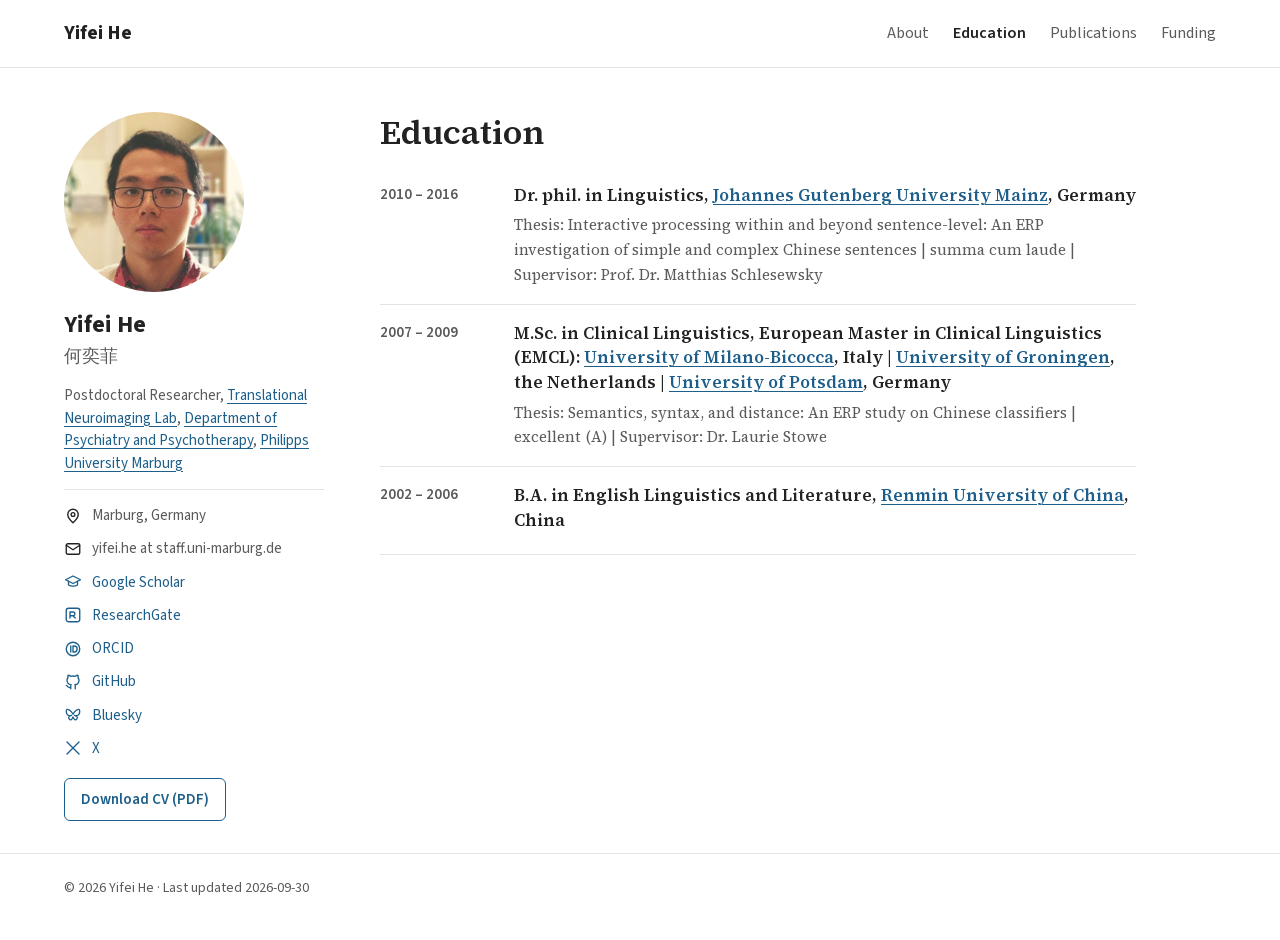
==== education.html @ c4ce2852 "Publish 8dbfa3f" ====
<!doctype html>
<html lang="en">
<head>
<meta charset="utf-8">
<meta name="viewport" content="width=device-width, initial-scale=1">
<title>Education · Yifei He</title>
<meta name="description" content="Yifei He is a postdoctoral researcher at the Translational Neuroimaging Lab, Philipps University Marburg, studying language, gesture, action perception and predictive coding with EEG, fMRI and computational modelling.">
<meta property="og:title" content="Yifei He · Education">
<meta property="og:description" content="Yifei He is a postdoctoral researcher at the Translational Neuroimaging Lab, Philipps University Marburg, studying language, gesture, action perception and predictive coding with EEG, fMRI and computational modelling.">
<meta property="og:type" content="website">
<link rel="stylesheet" href="fonts.css">
<link rel="stylesheet" href="style.css">
<link rel="icon" href="data:,">
</head>
<body>
<a class="skip" href="#main">Skip to content</a>
<header class="topbar">
  <a class="brand" href="index.html">Yifei He</a>
  <nav aria-label="Main">
    <a href="index.html">About</a><a href="education.html" aria-current="page">Education</a><a href="publications.html">Publications</a><a href="funding.html">Funding</a>
  </nav>
</header>
<div class="layout">
  <aside class="profile" aria-label="Profile">
    <img class="photo" src="profile.jpg" alt="Portrait of Yifei He" width="180" height="180">
    <div class="who">
      <p class="name">Yifei He</p>
      <p class="name-zh" lang="zh-Hans">何奕菲</p>
    </div>
    <p class="role">Postdoctoral Researcher, <a href="https://tnm-lab.com/">Translational Neuroimaging Lab</a>, <a href="https://www.ukgm.de/ugm_2/deu/umr_psy/index.html">Department of Psychiatry and Psychotherapy</a>, <a href="https://www.uni-marburg.de/">Philipps University Marburg</a></p>
    <ul class="contact">
      <li><svg fill="none" stroke="currentColor" stroke-width="1.8" stroke-linecap="round" stroke-linejoin="round" aria-hidden="true" viewBox="0 0 24 24"><path d="M12 21s-7-6.2-7-11a7 7 0 0 1 14 0c0 4.8-7 11-7 11z"/><circle cx="12" cy="10" r="2.5"/></svg><span>Marburg, Germany</span></li>
      <li><svg fill="none" stroke="currentColor" stroke-width="1.8" stroke-linecap="round" stroke-linejoin="round" aria-hidden="true" viewBox="0 0 24 24"><rect x="3" y="5" width="18" height="14" rx="2"/><path d="M3 7l9 6 9-6"/></svg><span>yifei.he at staff.uni-marburg.de</span></li>
      <li><a href="https://scholar.google.com/citations?user=Pk7NVdcAAAAJ" rel="me noopener"><svg fill="none" stroke="currentColor" stroke-width="1.8" stroke-linecap="round" stroke-linejoin="round" aria-hidden="true" viewBox="0 0 24 24"><path d="M2 9l10-5 10 5-10 5z"/><path d="M6 11v5c3 2 9 2 12 0v-5"/></svg><span>Google Scholar</span></a></li>
      <li><a href="https://www.researchgate.net/profile/Yifei_He2" rel="me noopener"><svg fill="none" stroke="currentColor" stroke-width="1.8" stroke-linecap="round" stroke-linejoin="round" aria-hidden="true" viewBox="0 0 24 24"><rect x="3" y="3" width="18" height="18" rx="3"/><path d="M8 16V8h4a2.5 2.5 0 0 1 0 5H8m4 0l3 3"/></svg><span>ResearchGate</span></a></li>
      <li><a href="https://orcid.org/0000-0002-2826-4230" rel="me noopener"><svg fill="none" stroke="currentColor" stroke-width="1.8" stroke-linecap="round" stroke-linejoin="round" aria-hidden="true" viewBox="0 0 24 24"><circle cx="12" cy="12" r="9"/><path d="M9 8v8M12 8h1.5a4 4 0 0 1 0 8H12z"/></svg><span>ORCID</span></a></li>
      <li><a href="https://github.com/heyifei1984" rel="me noopener"><svg fill="none" stroke="currentColor" stroke-width="1.8" stroke-linecap="round" stroke-linejoin="round" aria-hidden="true" viewBox="0 0 24 24"><path d="M9 19c-4 1.5-4-2-6-2.5M15 21v-3.5c0-1 .1-1.4-.5-2 2.8-.3 5.5-1.4 5.5-6a4.6 4.6 0 0 0-1.3-3.2 4.2 4.2 0 0 0-.1-3.2s-1.1-.3-3.5 1.3a12 12 0 0 0-6.2 0C6.5 2.8 5.4 3.1 5.4 3.1a4.2 4.2 0 0 0-.1 3.2A4.6 4.6 0 0 0 4 9.5c0 4.6 2.7 5.7 5.5 6-.6.6-.6 1.2-.5 2V21"/></svg><span>GitHub</span></a></li>
      <li><a href="https://bsky.app/profile/yifeihe.bsky.social" rel="me noopener"><svg fill="none" stroke="currentColor" stroke-width="1.8" stroke-linecap="round" stroke-linejoin="round" aria-hidden="true" viewBox="0 0 24 24"><path d="M12 11C10 7 6 4 4 4.5 2.5 5 3 9 4 11s4 2 6 1.5C7 13 5 15 7 17.5s4 0 5-3c1 3 3 5.5 5 3s0-4.5-3-5c2 .5 5 .5 6-1.5s1.5-6 0-6.5C18 4 14 7 12 11z"/></svg><span>Bluesky</span></a></li>
      <li><a href="https://x.com/Yifei_He_CogNeu" rel="me noopener"><svg fill="none" stroke="currentColor" stroke-width="1.8" stroke-linecap="round" stroke-linejoin="round" aria-hidden="true" viewBox="0 0 24 24"><path d="M4 4l16 16M20 4L4 20"/></svg><span>X</span></a></li>
      
    </ul>
    <a class="cv-button" href="Yifei_He_CV.pdf">Download CV (PDF)</a>
  </aside>
  <main id="main">

<h1>Education</h1>
<section class="grants">
  
  <div class="grant">
    <p class="period">2010 – 2016</p>
    <div>
      <p class="grant-title"><strong>Dr. phil. in Linguistics, <a href="https://www.uni-mainz.de/">Johannes Gutenberg University Mainz</a>, Germany</strong></p>
      <p class="grant-detail">Thesis: Interactive processing within and beyond sentence-level: An ERP investigation of simple and complex Chinese sentences | summa cum laude | Supervisor: Prof. Dr. Matthias Schlesewsky</p>
    </div>
  </div>
  
  <div class="grant">
    <p class="period">2007 – 2009</p>
    <div>
      <p class="grant-title"><strong>M.Sc. in Clinical Linguistics, European Master in Clinical Linguistics (EMCL): <a href="https://www.unimib.it/">University of Milano-Bicocca</a>, Italy | <a href="https://www.rug.nl/">University of Groningen</a>, the Netherlands | <a href="https://www.uni-potsdam.de/">University of Potsdam</a>, Germany</strong></p>
      <p class="grant-detail">Thesis: Semantics, syntax, and distance: An ERP study on Chinese classifiers | excellent (A) | Supervisor: Dr. Laurie Stowe</p>
    </div>
  </div>
  
  <div class="grant">
    <p class="period">2002 – 2006</p>
    <div>
      <p class="grant-title"><strong>B.A. in English Linguistics and Literature, <a href="https://en.ruc.edu.cn/">Renmin University of China</a>, China</strong></p>
      
    </div>
  </div>
  
</section>

  </main>
</div>
<footer class="foot">
  <p>© 2026 Yifei He · Last updated 2026-09-30</p>
</footer>
</body>
</html>
---- fonts.css ----
/* Source Sans 3 and Source Serif 4, SIL Open Font License 1.1 (see fonts/OFL.txt). Variable fonts: one file covers the weight range. */
@font-face{font-family:'Source Sans 3';font-style:normal;font-weight:400 700;font-display:swap;src:url('fonts/SourceSans3-latin.woff2') format('woff2');unicode-range:U+0000-00FF, U+0131, U+0152-0153, U+02BB-02BC, U+02C6, U+02DA, U+02DC, U+0304, U+0308, U+0329, U+2000-206F, U+20AC, U+2122, U+2191, U+2193, U+2212, U+2215, U+FEFF, U+FFFD;}
@font-face{font-family:'Source Sans 3';font-style:normal;font-weight:400 700;font-display:swap;src:url('fonts/SourceSans3-latin-ext.woff2') format('woff2');unicode-range:U+0100-02BA, U+02BD-02C5, U+02C7-02CC, U+02CE-02D7, U+02DD-02FF, U+0304, U+0308, U+0329, U+1D00-1DBF, U+1E00-1E9F, U+1EF2-1EFF, U+2020, U+20A0-20AB, U+20AD-20C0, U+2113, U+2C60-2C7F, U+A720-A7FF;}
@font-face{font-family:'Source Serif 4';font-style:italic;font-weight:400;font-display:swap;src:url('fonts/SourceSerif4-italic-latin.woff2') format('woff2');unicode-range:U+0000-00FF, U+0131, U+0152-0153, U+02BB-02BC, U+02C6, U+02DA, U+02DC, U+0304, U+0308, U+0329, U+2000-206F, U+20AC, U+2122, U+2191, U+2193, U+2212, U+2215, U+FEFF, U+FFFD;}
@font-face{font-family:'Source Serif 4';font-style:italic;font-weight:400;font-display:swap;src:url('fonts/SourceSerif4-italic-latin-ext.woff2') format('woff2');unicode-range:U+0100-02BA, U+02BD-02C5, U+02C7-02CC, U+02CE-02D7, U+02DD-02FF, U+0304, U+0308, U+0329, U+1D00-1DBF, U+1E00-1E9F, U+1EF2-1EFF, U+2020, U+20A0-20AB, U+20AD-20C0, U+2113, U+2C60-2C7F, U+A720-A7FF;}
@font-face{font-family:'Source Serif 4';font-style:normal;font-weight:400 600;font-display:swap;src:url('fonts/SourceSerif4-latin.woff2') format('woff2');unicode-range:U+0000-00FF, U+0131, U+0152-0153, U+02BB-02BC, U+02C6, U+02DA, U+02DC, U+0304, U+0308, U+0329, U+2000-206F, U+20AC, U+2122, U+2191, U+2193, U+2212, U+2215, U+FEFF, U+FFFD;}
@font-face{font-family:'Source Serif 4';font-style:normal;font-weight:400 600;font-display:swap;src:url('fonts/SourceSerif4-latin-ext.woff2') format('woff2');unicode-range:U+0100-02BA, U+02BD-02C5, U+02C7-02CC, U+02CE-02D7, U+02DD-02FF, U+0304, U+0308, U+0329, U+1D00-1DBF, U+1E00-1E9F, U+1EF2-1EFF, U+2020, U+20A0-20AB, U+20AD-20C0, U+2113, U+2C60-2C7F, U+A720-A7FF;}
---- style.css ----
/* Layout "B": fixed profile sidebar + serif reading column. */
:root {
  --ink: #222222;
  --muted: #5a5a5a;
  --rule: #e4e4e4;
  --accent: #1d5f8a;
  --accent-hover: #123f5c;
  --bg: #ffffff;
  --sans: "Source Sans 3", "Helvetica Neue", Helvetica, sans-serif;
  --serif: "Source Serif 4", Georgia, "Times New Roman", serif;
}
@media (prefers-color-scheme: dark) {
  :root { --ink: #e6e4df; --muted: #a8a5a0; --rule: #34363a; --accent: #7fb6dd; --accent-hover: #a9d0ec; --bg: #16181b; }
}
* { box-sizing: border-box; }
html { -webkit-text-size-adjust: 100%; }
body { margin: 0; background: var(--bg); color: var(--ink); font-family: var(--sans); font-size: 16px; line-height: 1.55; }
a { color: var(--accent); text-decoration: none; }
a:hover, a:focus-visible { color: var(--accent-hover); text-decoration: underline; }
:focus-visible { outline: 2px solid var(--accent); outline-offset: 2px; }
main p a, .role a { text-decoration: underline; text-decoration-thickness: 1px; text-underline-offset: 3px; }
.skip { position: absolute; left: -999px; top: 0; background: var(--bg); padding: 8px 12px; }
.skip:focus { left: 8px; }

.topbar { display: flex; justify-content: space-between; align-items: center; gap: 16px; flex-wrap: wrap;
  padding: 18px clamp(16px, 5vw, 64px); border-bottom: 1px solid var(--rule); }
.brand { font-size: 20px; font-weight: 700; color: var(--ink); }
.topbar nav { display: flex; gap: 24px; }
.topbar nav a { color: var(--muted); font-size: 16px; }
.topbar nav a[aria-current="page"] { color: var(--ink); font-weight: 600; }

.layout { display: flex; gap: 56px; max-width: 1200px; padding: 44px clamp(16px, 5vw, 64px) 32px; }
.profile { width: 260px; flex-shrink: 0; display: flex; flex-direction: column; gap: 14px; align-self: flex-start; position: sticky; top: 24px; }
.photo { width: 180px; height: 180px; object-fit: cover; border-radius: 50%; }
.profile p { margin: 0; }
.name { font-size: 24px; font-weight: 700; }
.name-zh { font-size: 18px; color: var(--muted); }
.role { font-size: 15px; color: var(--muted); line-height: 1.5; padding-bottom: 14px; border-bottom: 1px solid var(--rule); }
.contact { list-style: none; margin: 0; padding: 0; display: flex; flex-direction: column; gap: 10px; font-size: 15px; }
.contact li, .contact a { display: flex; gap: 10px; align-items: center; }
.contact li > span { color: var(--muted); }
.contact svg { width: 18px; height: 18px; flex-shrink: 0; }

.cv-button { align-self: flex-start; margin-top: 4px; padding: 9px 16px; border: 1px solid var(--accent); border-radius: 6px; font-size: 15px; font-weight: 600; }
.cv-button:hover { text-decoration: none; background: var(--accent); color: var(--bg); }
main { flex: 1; min-width: 0; font-family: var(--serif); font-size: 18px; line-height: 1.65; }
main h1 { font-size: 34px; font-weight: 600; margin: 0 0 14px; line-height: 1.2; }
main h2 { font-size: 24px; font-weight: 600; margin: 36px 0 14px; padding-bottom: 6px; border-bottom: 1px solid var(--rule); }
main p { margin: 0 0 14px; }
.topics { margin: 0; padding-left: 22px; }
.pub { font-size: 16px; line-height: 1.55; margin: 0 0 14px; }
.numbered .pub { padding-left: 2.2em; text-indent: -2.2em; }
.num { display: inline-block; width: 1.8em; margin-right: 0.4em; text-align: right; text-indent: 0; color: var(--muted); }
.doi { font-family: var(--sans); font-size: 14px; white-space: nowrap; }
.note { font-size: 15px; color: var(--muted); }
.more { font-family: var(--sans); font-size: 16px; }

.grant { display: flex; gap: 24px; padding: 16px 0; border-bottom: 1px solid var(--rule); }
.period { flex: 0 0 110px; margin: 0; font-family: var(--sans); font-size: 15px; font-weight: 600; color: var(--muted); }
.grant-title { margin: 0 0 6px; font-weight: 600; font-size: 17px; line-height: 1.45; }
.grant-title strong { font-weight: 600; }
.grant-detail { margin: 0; font-size: 15px; color: var(--muted); }

.foot { padding: 24px clamp(16px, 5vw, 64px) 40px; font-size: 14px; color: var(--muted); border-top: 1px solid var(--rule); }
.foot p { margin: 0; }

@media (max-width: 820px) {
  .layout { flex-direction: column; gap: 28px; padding-top: 28px; }
  .profile { width: auto; position: static; display: grid; grid-template-columns: 110px minmax(0, 1fr); column-gap: 18px; row-gap: 8px; }
  .photo { width: 110px; height: 110px; grid-row: span 2; }
  .who { align-self: end; }
  .role { grid-column: 2; align-self: start; border-bottom: 0; padding-bottom: 0; }
  .cv-button { grid-column: 1 / -1; }
  .contact { grid-column: 1 / -1; flex-direction: row; flex-wrap: wrap; gap: 10px 18px; padding-top: 12px; border-top: 1px solid var(--rule); }
  main { font-size: 17px; }
  main h1 { font-size: 28px; }
  .grant { flex-direction: column; gap: 4px; }
  .period { flex-basis: auto; }
}
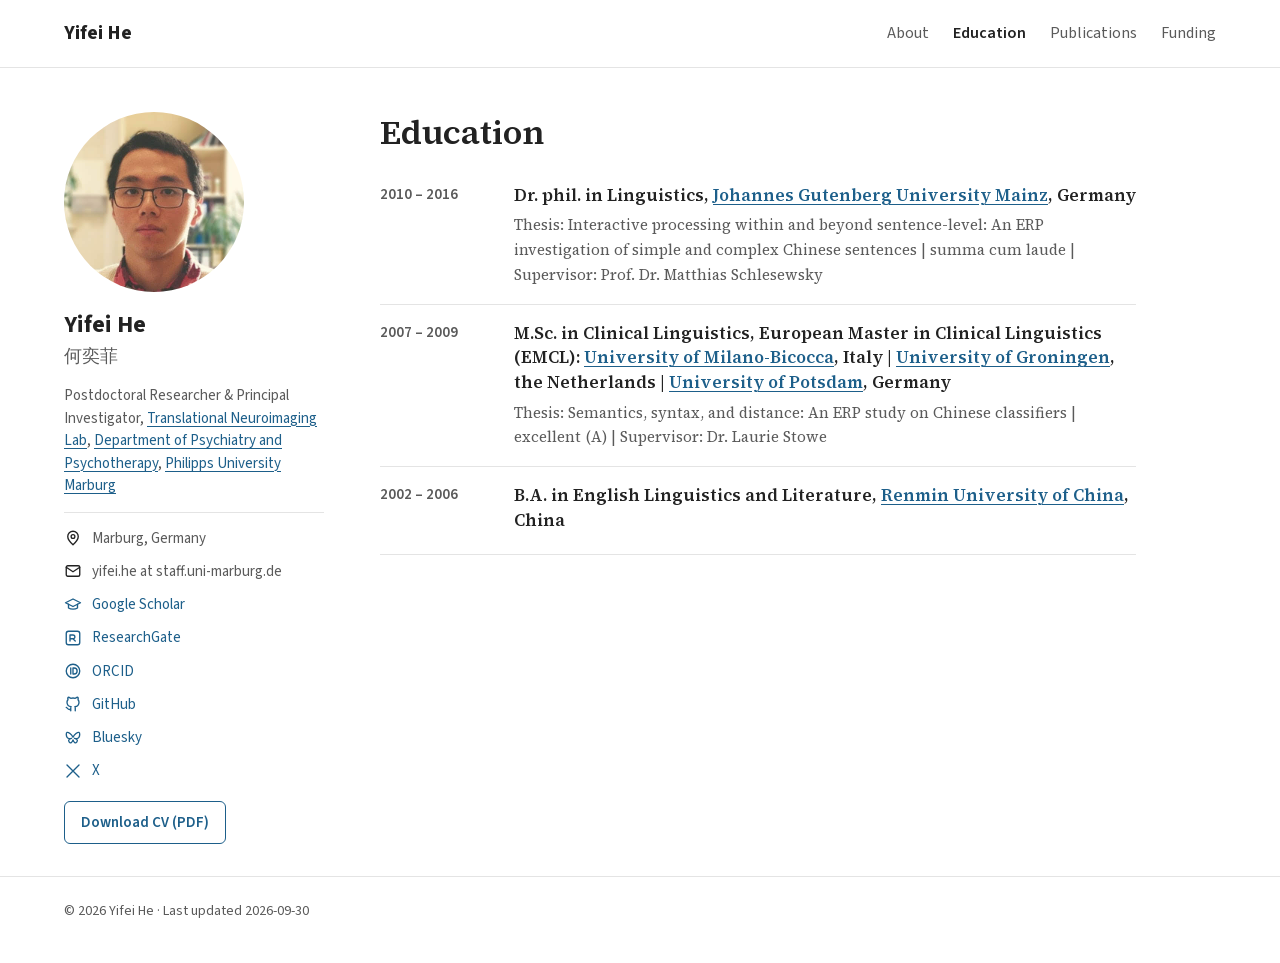
==== commit c6b21486: "Publish 266b5a6" ====
--- a/education.html
+++ b/education.html
@@ -4,9 +4,9 @@
 <meta charset="utf-8">
 <meta name="viewport" content="width=device-width, initial-scale=1">
 <title>Education · Yifei He</title>
-<meta name="description" content="Yifei He is a postdoctoral researcher at the Translational Neuroimaging Lab, Philipps University Marburg, studying language, gesture, action perception and predictive coding with EEG, fMRI and computational modelling.">
+<meta name="description" content="Yifei He is a cognitive neuroscientist and principal investigator of externally funded projects at Philipps University Marburg, studying language, gesture, action perception and social cognition with EEG, fMRI, computational modelling and tDCS.">
 <meta property="og:title" content="Yifei He · Education">
-<meta property="og:description" content="Yifei He is a postdoctoral researcher at the Translational Neuroimaging Lab, Philipps University Marburg, studying language, gesture, action perception and predictive coding with EEG, fMRI and computational modelling.">
+<meta property="og:description" content="Yifei He is a cognitive neuroscientist and principal investigator of externally funded projects at Philipps University Marburg, studying language, gesture, action perception and social cognition with EEG, fMRI, computational modelling and tDCS.">
 <meta property="og:type" content="website">
 <link rel="stylesheet" href="fonts.css">
 <link rel="stylesheet" href="style.css">
@@ -27,7 +27,7 @@
       <p class="name">Yifei He</p>
       <p class="name-zh" lang="zh-Hans">何奕菲</p>
     </div>
-    <p class="role">Postdoctoral Researcher, <a href="https://tnm-lab.com/">Translational Neuroimaging Lab</a>, <a href="https://www.ukgm.de/ugm_2/deu/umr_psy/index.html">Department of Psychiatry and Psychotherapy</a>, <a href="https://www.uni-marburg.de/">Philipps University Marburg</a></p>
+    <p class="role">Postdoctoral Researcher &amp; Principal Investigator, <a href="https://tnm-lab.com/">Translational Neuroimaging Lab</a>, <a href="https://www.ukgm.de/ugm_2/deu/umr_psy/index.html">Department of Psychiatry and Psychotherapy</a>, <a href="https://www.uni-marburg.de/">Philipps University Marburg</a></p>
     <ul class="contact">
       <li><svg fill="none" stroke="currentColor" stroke-width="1.8" stroke-linecap="round" stroke-linejoin="round" aria-hidden="true" viewBox="0 0 24 24"><path d="M12 21s-7-6.2-7-11a7 7 0 0 1 14 0c0 4.8-7 11-7 11z"/><circle cx="12" cy="10" r="2.5"/></svg><span>Marburg, Germany</span></li>
       <li><svg fill="none" stroke="currentColor" stroke-width="1.8" stroke-linecap="round" stroke-linejoin="round" aria-hidden="true" viewBox="0 0 24 24"><rect x="3" y="5" width="18" height="14" rx="2"/><path d="M3 7l9 6 9-6"/></svg><span>yifei.he at staff.uni-marburg.de</span></li>
--- a/style.css
+++ b/style.css
@@ -47,7 +47,7 @@
 main h1 { font-size: 34px; font-weight: 600; margin: 0 0 14px; line-height: 1.2; }
 main h2 { font-size: 24px; font-weight: 600; margin: 36px 0 14px; padding-bottom: 6px; border-bottom: 1px solid var(--rule); }
 main p { margin: 0 0 14px; }
-.topics { margin: 0; padding-left: 22px; }
+.topics { margin: 0 0 14px; padding-left: 22px; }
 .pub { font-size: 16px; line-height: 1.55; margin: 0 0 14px; }
 .numbered .pub { padding-left: 2.2em; text-indent: -2.2em; }
 .num { display: inline-block; width: 1.8em; margin-right: 0.4em; text-align: right; text-indent: 0; color: var(--muted); }
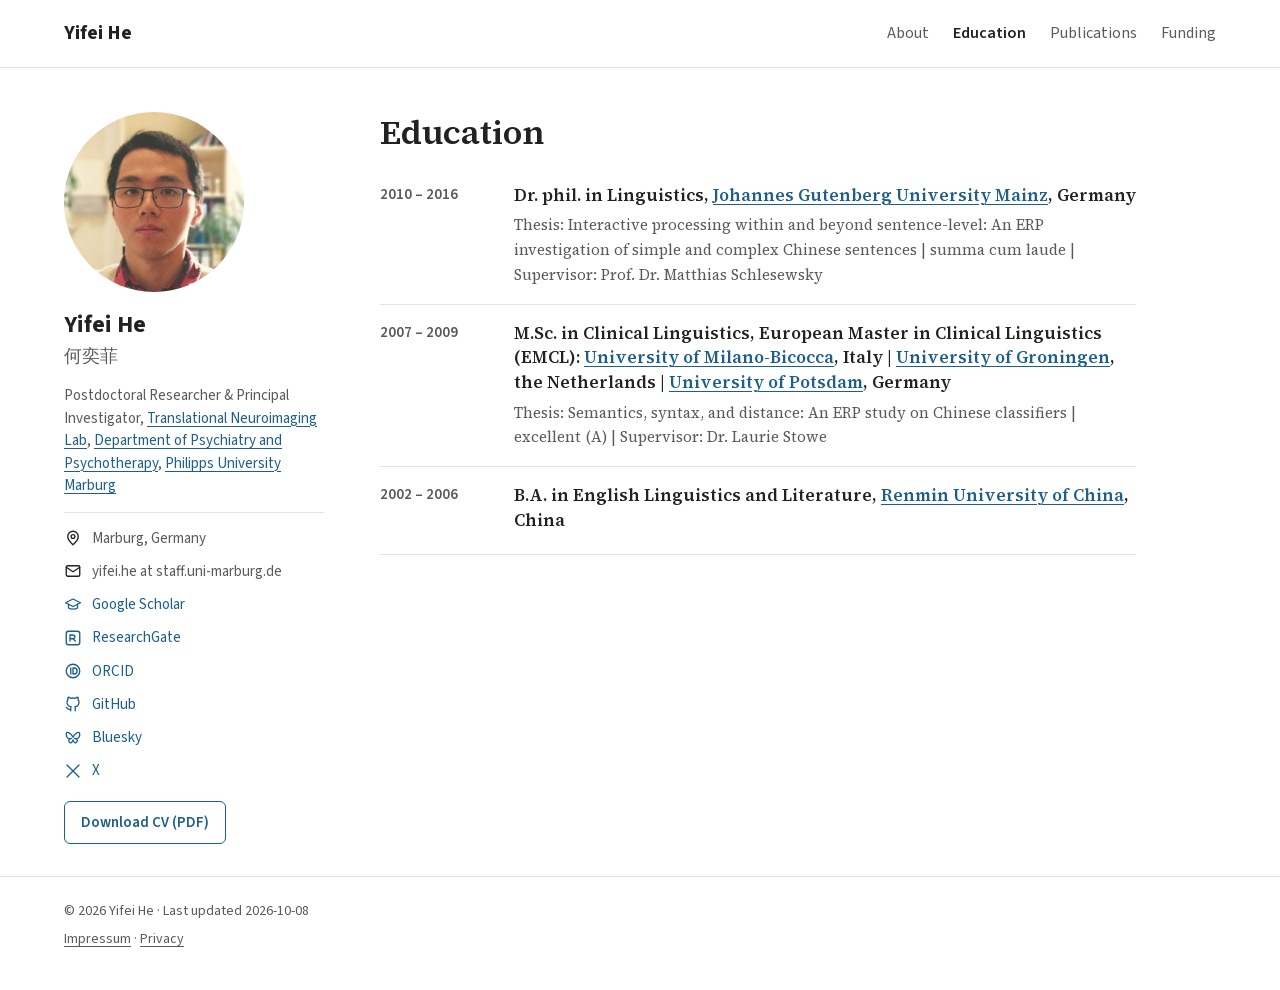
==== commit 45e25822: "Publish 26a8925" ====
--- a/education.html
+++ b/education.html
@@ -39,7 +39,7 @@
       <li><a href="https://x.com/Yifei_He_CogNeu" rel="me noopener"><svg fill="none" stroke="currentColor" stroke-width="1.8" stroke-linecap="round" stroke-linejoin="round" aria-hidden="true" viewBox="0 0 24 24"><path d="M4 4l16 16M20 4L4 20"/></svg><span>X</span></a></li>
       
     </ul>
-    <a class="cv-button" href="Yifei_He_CV.pdf">Download CV (PDF)</a>
+    <a class="cv-button" href="Yifei_He_CV.pdf" data-goatcounter-click="CV download" data-goatcounter-title="CV download">Download CV (PDF)</a>
   </aside>
   <main id="main">
 
@@ -75,7 +75,9 @@
   </main>
 </div>
 <footer class="foot">
-  <p>© 2026 Yifei He · Last updated 2026-09-30</p>
+  <p>© 2026 Yifei He · Last updated 2026-10-08</p>
+  <p class="legal"><a href="impressum.html">Impressum</a> · <a href="privacy.html">Privacy</a></p>
 </footer>
+<script data-goatcounter="https://heyifei1984.goatcounter.com/count" async src="//gc.zgo.at/count.js"></script>
 </body>
 </html>
--- a/style.css
+++ b/style.css
@@ -63,6 +63,10 @@
 
 .foot { padding: 24px clamp(16px, 5vw, 64px) 40px; font-size: 14px; color: var(--muted); border-top: 1px solid var(--rule); }
 .foot p { margin: 0; }
+.foot .legal { margin-top: 6px; }
+.foot a { color: var(--muted); text-decoration: underline; text-underline-offset: 3px; }
+.foot a:hover, .foot a:focus-visible, .foot a[aria-current="page"] { color: var(--ink); }
+main address { font-style: normal; margin: 0 0 14px; }
 
 @media (max-width: 820px) {
   .layout { flex-direction: column; gap: 28px; padding-top: 28px; }
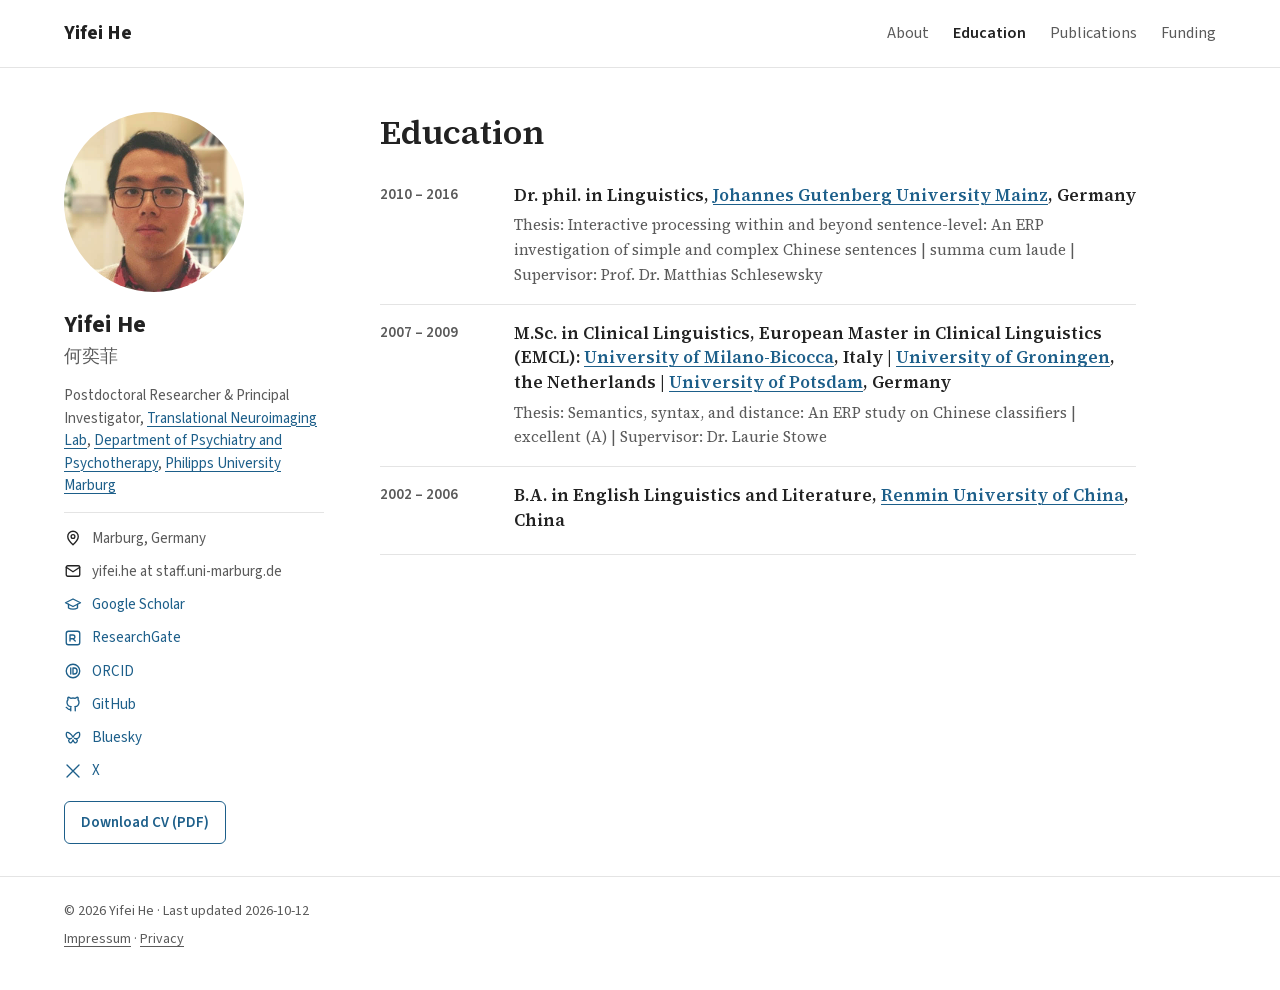
==== commit 096a4890: "Publish d44ba6c" ====
--- a/education.html
+++ b/education.html
@@ -75,7 +75,7 @@
   </main>
 </div>
 <footer class="foot">
-  <p>© 2026 Yifei He · Last updated 2026-10-08</p>
+  <p>© 2026 Yifei He · Last updated 2026-10-12</p>
   <p class="legal"><a href="impressum.html">Impressum</a> · <a href="privacy.html">Privacy</a></p>
 </footer>
 <script data-goatcounter="https://heyifei1984.goatcounter.com/count" async src="//gc.zgo.at/count.js"></script>
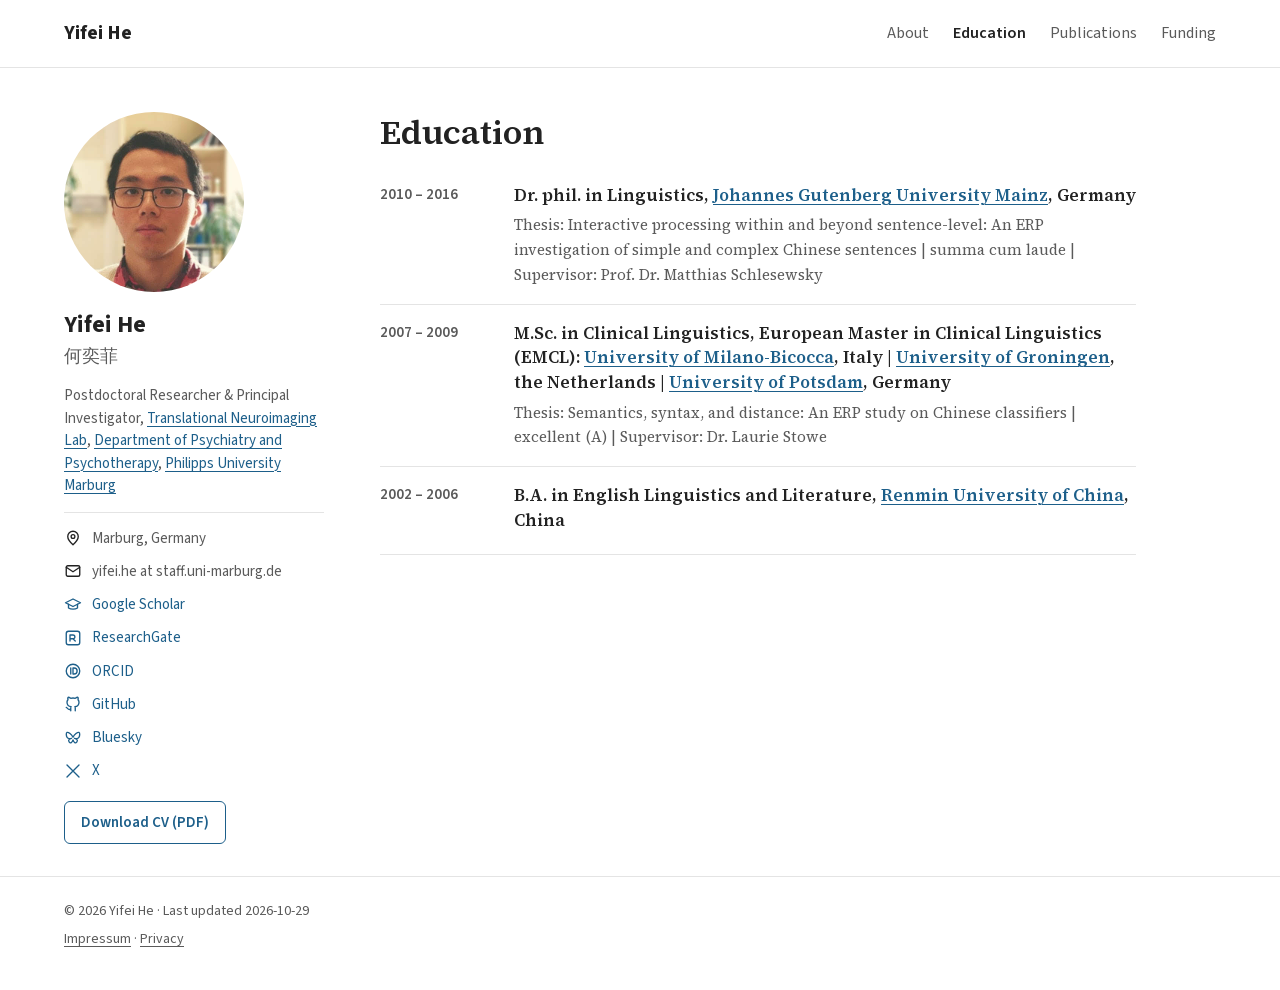
==== commit f556d6e0: "Publish 7d50d6f" ====
--- a/education.html
+++ b/education.html
@@ -75,7 +75,7 @@
   </main>
 </div>
 <footer class="foot">
-  <p>© 2026 Yifei He · Last updated 2026-10-12</p>
+  <p>© 2026 Yifei He · Last updated 2026-10-29</p>
   <p class="legal"><a href="impressum.html">Impressum</a> · <a href="privacy.html">Privacy</a></p>
 </footer>
 <script data-goatcounter="https://heyifei1984.goatcounter.com/count" async src="//gc.zgo.at/count.js"></script>
